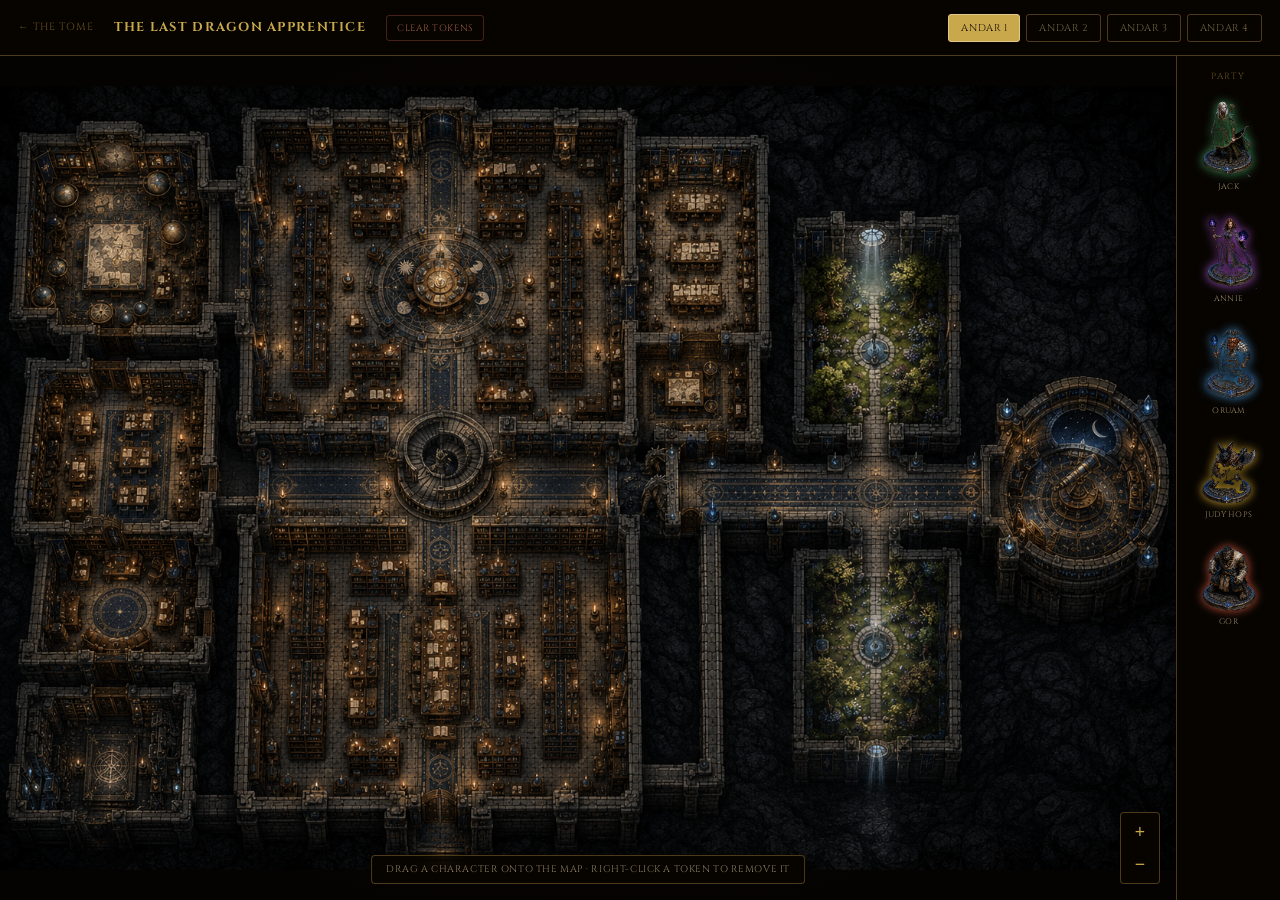
==== scene.html @ fa69f564 "update" ====
<!DOCTYPE html>
<html lang="en">
<head>
<meta charset="UTF-8">
<meta name="viewport" content="width=device-width, initial-scale=1.0">
<title>Chapter II: The Last Dragon Apprentice</title>
<link rel="stylesheet" href="scene.css">
</head>
<body>

  <header class="scene-topbar">
    <a class="scene-back" href="index.html">&#8592; The Tome</a>
    <h1 class="scene-title">The Last Dragon Apprentice</h1>
    <button class="scene-clear-btn" id="clearFloorBtn" title="Remove all tokens from this floor">Clear Tokens</button>
    <nav class="floor-tabs" id="floorTabs"></nav>
  </header>

  <main class="scene-main">

    <div class="scene-viewport" id="sceneViewport">
      <div class="scene-scene" id="sceneScene">
        <img id="sceneMapImg" src="" alt="Dungeon floor" draggable="false" />
        <div id="sceneTokenLayer"></div>
      </div>
      <div class="scene-zoom-bar">
        <button id="sceneZoomIn" class="scene-zoom-btn">+</button>
        <button id="sceneZoomOut" class="scene-zoom-btn">&minus;</button>
      </div>
    </div>

    <aside class="token-tray" id="tokenTray">
      <p class="token-tray-title">Party</p>
      <div class="token-tray-list" id="tokenTrayList"></div>
    </aside>

  </main>

  <script src="scene.js"></script>
</body>
</html>
---- scene.css ----
@import url('https://fonts.googleapis.com/css2?family=Cinzel:wght@400;600;700&family=EB+Garamond:ital,wght@0,400;0,500;1,400&display=swap');

*, *::before, *::after { margin:0; padding:0; box-sizing:border-box; }

:root {
  --gold:       #c8a84b;
  --gold-pale:  #e2c987;
  --gold-dim:   rgba(180,140,60,.55);
  --bg-void:    #050301;
  --bg-panel:   rgba(8,5,1,.92);
  --border:     rgba(180,140,60,.4);
}

html, body {
  height: 100%;
  background: var(--bg-void);
  color: rgba(220,195,130,.9);
  font-family: 'EB Garamond', serif;
  overflow: hidden;
}

/* ══════════════════════════════════════
   TOP BAR
══════════════════════════════════════ */
.scene-topbar {
  height: 56px;
  display: flex;
  align-items: center;
  gap: 20px;
  padding: 0 18px;
  background: var(--bg-panel);
  border-bottom: 1px solid var(--border);
  position: relative;
  z-index: 20;
}

.scene-back {
  font-family: 'Cinzel', serif;
  font-size: .65rem;
  letter-spacing: .08em;
  text-transform: uppercase;
  color: var(--gold-dim);
  text-decoration: none;
  border-bottom: 1px solid transparent;
  white-space: nowrap;
  transition: color .15s, border-color .15s;
}
.scene-back:hover { color: var(--gold); border-color: var(--gold); }

.scene-title {
  font-family: 'Cinzel', serif;
  font-size: .8rem;
  letter-spacing: .1em;
  text-transform: uppercase;
  color: var(--gold);
  white-space: nowrap;
}

.scene-clear-btn {
  font-family: 'Cinzel', serif;
  font-size: .58rem;
  letter-spacing: .06em;
  text-transform: uppercase;
  color: rgba(200,120,90,.75);
  background: transparent;
  border: 1px solid rgba(160,80,60,.4);
  border-radius: 3px;
  padding: 6px 10px;
  cursor: pointer;
  transition: background .15s, color .15s;
  white-space: nowrap;
}
.scene-clear-btn:hover { background: rgba(160,60,40,.18); color: #e8a888; }

.floor-tabs {
  margin-left: auto;
  display: flex;
  gap: 6px;
}

.floor-tab {
  font-family: 'Cinzel', serif;
  font-size: .62rem;
  letter-spacing: .06em;
  text-transform: uppercase;
  color: rgba(200,175,120,.55);
  background: transparent;
  border: 1px solid var(--border);
  border-radius: 3px;
  padding: 6px 12px;
  cursor: pointer;
  transition: background .15s, color .15s;
}
.floor-tab:hover:not(.locked) { background: rgba(200,168,75,.12); color: var(--gold-pale); }
.floor-tab.active {
  background: var(--gold);
  border-color: var(--gold-pale);
  color: #1a1008;
}
.floor-tab.locked {
  opacity: .35;
  cursor: default;
  pointer-events: none;
}

/* ══════════════════════════════════════
   MAIN LAYOUT
══════════════════════════════════════ */
.scene-main {
  height: calc(100% - 56px);
  display: flex;
}

/* ── Map viewport ── */
.scene-viewport {
  position: relative;
  flex: 1;
  overflow: hidden;
  background:
    radial-gradient(ellipse at center, #100b06 0%, #050301 75%);
  cursor: grab;
}
.scene-viewport.dragging { cursor: grabbing; }

.scene-scene {
  position: absolute;
  transform-origin: 0 0;
  will-change: transform;
}

.scene-scene img {
  display: block;
  width: 100%;
  height: 100%;
  pointer-events: none;
  user-select: none;
}

#sceneTokenLayer {
  position: absolute;
  top: 0; left: 0;
  width: 100%; height: 100%;
}

.scene-zoom-bar {
  position: absolute;
  bottom: 16px; right: 16px;
  display: flex;
  flex-direction: column;
  gap: 2px;
  background: var(--bg-panel);
  border: 1px solid var(--border);
  border-radius: 4px;
  padding: 4px;
  z-index: 15;
}
.scene-zoom-btn {
  width: 30px; height: 30px;
  background: transparent;
  border: none;
  color: var(--gold);
  font-size: 1.1rem;
  cursor: pointer;
  border-radius: 3px;
  transition: background .12s;
}
.scene-zoom-btn:hover { background: rgba(200,168,75,.15); }

/* ══════════════════════════════════════
   TOKEN TRAY
══════════════════════════════════════ */
.token-tray {
  width: 104px;
  flex-shrink: 0;
  background: var(--bg-panel);
  border-left: 1px solid var(--border);
  padding: 14px 0;
  display: flex;
  flex-direction: column;
  align-items: center;
  overflow-y: auto;
}

.token-tray-title {
  font-family: 'Cinzel', serif;
  font-size: .56rem;
  letter-spacing: .14em;
  text-transform: uppercase;
  color: var(--gold-dim);
  margin-bottom: 14px;
}

.token-tray-list {
  display: flex;
  flex-direction: column;
  gap: 16px;
  align-items: center;
}

.tray-token {
  display: flex;
  flex-direction: column;
  align-items: center;
  gap: 4px;
  cursor: grab;
  padding: 4px;
  border-radius: 5px;
  transition: background .15s;
}
.tray-token:hover { background: rgba(200,168,75,.08); }
.tray-token.placed { opacity: .4; }

.tray-token-img {
  width: 56px;
  height: auto;
  pointer-events: none;
  user-select: none;
  filter: drop-shadow(0 0 5px var(--tok-color, rgba(200,168,75,.5)));
}

.tray-token-name {
  font-family: 'Cinzel', serif;
  font-size: .5rem;
  letter-spacing: .04em;
  text-transform: uppercase;
  color: rgba(210,190,150,.7);
  text-align: center;
}

/* ══════════════════════════════════════
   TOKENS ON THE MAP
══════════════════════════════════════ */
.map-token {
  position: absolute;
  transform: translate(-50%, -92%);
  cursor: grab;
  touch-action: none;
  user-select: none;
}
.map-token.dragging { cursor: grabbing; opacity: .85; }

.map-token img {
  display: block;
  width: var(--tok-width, 130px);
  height: auto;
  pointer-events: none;
  user-select: none;
  filter: drop-shadow(0 0 7px var(--tok-color, rgba(200,168,75,.6)))
          drop-shadow(0 3px 5px rgba(0,0,0,.6));
  transition: filter .15s;
}
.map-token:hover img,
.map-token.dragging img {
  filter: drop-shadow(0 0 12px var(--tok-color, rgba(200,168,75,.9)))
          drop-shadow(0 3px 5px rgba(0,0,0,.6));
}

.map-token-name {
  position: absolute;
  top: -4px;
  left: 50%;
  transform: translate(-50%, -100%);
  font-family: 'Cinzel', serif;
  font-size: .6rem;
  letter-spacing: .05em;
  text-transform: uppercase;
  color: var(--gold-pale);
  background: rgba(6,4,1,.85);
  border: 1px solid var(--border);
  border-radius: 2px;
  padding: 2px 7px;
  white-space: nowrap;
  opacity: 0;
  pointer-events: none;
  transition: opacity .15s;
}
.map-token:hover .map-token-name { opacity: 1; }

/* ── Drag ghost (follows cursor while dragging from the tray) ── */
#dragGhost {
  position: fixed;
  z-index: 200;
  pointer-events: none;
  opacity: .85;
  transform: translate(-50%, -92%);
  display: none;
}
#dragGhost img {
  display: block;
  width: 130px;
  height: auto;
  filter: drop-shadow(0 0 10px rgba(255,255,255,.5));
}

/* ── Hint toast ── */
#sceneHint {
  position: absolute;
  bottom: 16px;
  left: 50%;
  transform: translateX(-50%);
  font-family: 'Cinzel', serif;
  font-size: .6rem;
  letter-spacing: .06em;
  text-transform: uppercase;
  color: rgba(210,190,150,.65);
  background: var(--bg-panel);
  border: 1px solid var(--border);
  border-radius: 4px;
  padding: 7px 14px;
  z-index: 15;
  pointer-events: none;
}
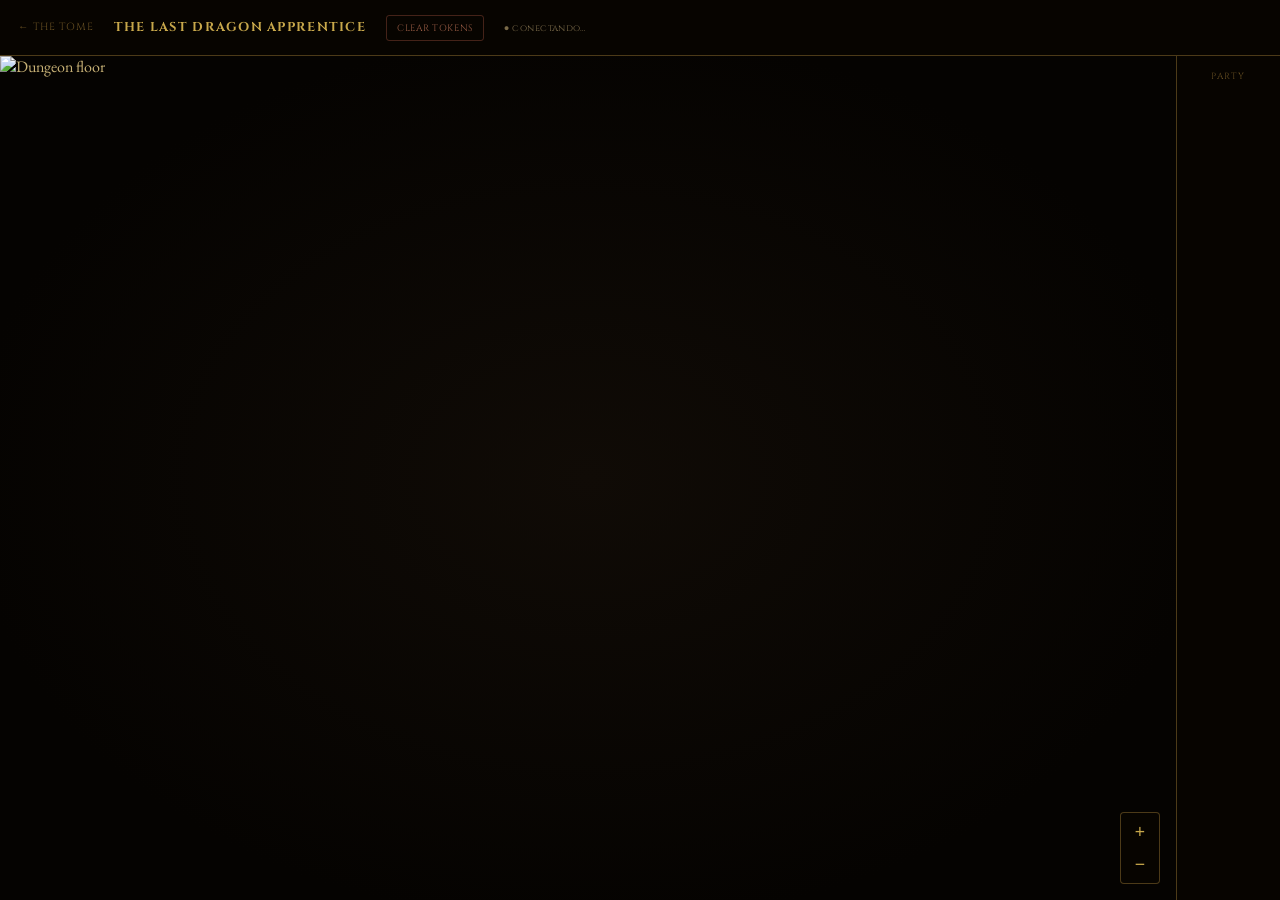
==== commit 8b76c7d3: "server" ====
--- a/scene.html
+++ b/scene.html
@@ -12,6 +12,7 @@
     <a class="scene-back" href="index.html">&#8592; The Tome</a>
     <h1 class="scene-title">The Last Dragon Apprentice</h1>
     <button class="scene-clear-btn" id="clearFloorBtn" title="Remove all tokens from this floor">Clear Tokens</button>
+    <span class="scene-sync-status" id="syncStatus">● conectando…</span>
     <nav class="floor-tabs" id="floorTabs"></nav>
   </header>
 
@@ -35,6 +36,6 @@
 
   </main>
 
-  <script src="scene.js"></script>
+  <script type="module" src="scene.js"></script>
 </body>
 </html>
--- a/scene.css
+++ b/scene.css
@@ -77,6 +77,17 @@
   display: flex;
   gap: 6px;
 }
+
+.scene-sync-status {
+  font-family: 'Cinzel', serif;
+  font-size: .58rem;
+  letter-spacing: .05em;
+  color: rgba(200,175,120,.6);
+  white-space: nowrap;
+}
+.scene-sync-status.online { color: #7fbf6a; }
+.scene-sync-status.solo   { color: var(--gold-dim); }
+.scene-sync-status.offline { color: rgba(200,120,90,.85); }
 
 .floor-tab {
   font-family: 'Cinzel', serif;
@@ -241,7 +252,7 @@
 
 .map-token img {
   display: block;
-  width: var(--tok-width, 130px);
+  width: calc(var(--tok-width, 130px) * var(--tok-scale, 1));
   height: auto;
   pointer-events: none;
   user-select: none;
@@ -254,6 +265,31 @@
   filter: drop-shadow(0 0 12px var(--tok-color, rgba(200,168,75,.9)))
           drop-shadow(0 3px 5px rgba(0,0,0,.6));
 }
+.map-token.resizing img { transition: none; }
+
+/* ── Resize handle — bottom-right corner, drag to scale the token ── */
+.token-resize-handle {
+  position: absolute;
+  right: 0;
+  bottom: 0;
+  width: 14px;
+  height: 14px;
+  transform: translate(40%, 40%);
+  border-radius: 50%;
+  background: var(--gold);
+  border: 2px solid rgba(6,4,1,.9);
+  box-shadow: 0 0 4px rgba(0,0,0,.6);
+  cursor: nwse-resize;
+  opacity: .55;
+  transition: opacity .15s, transform .15s;
+  pointer-events: auto;
+  touch-action: none;
+}
+.map-token:hover .token-resize-handle,
+.map-token.resizing .token-resize-handle {
+  opacity: 1;
+}
+.map-token.resizing .token-resize-handle { transform: translate(40%, 40%) scale(1.15); }
 
 .map-token-name {
   position: absolute;
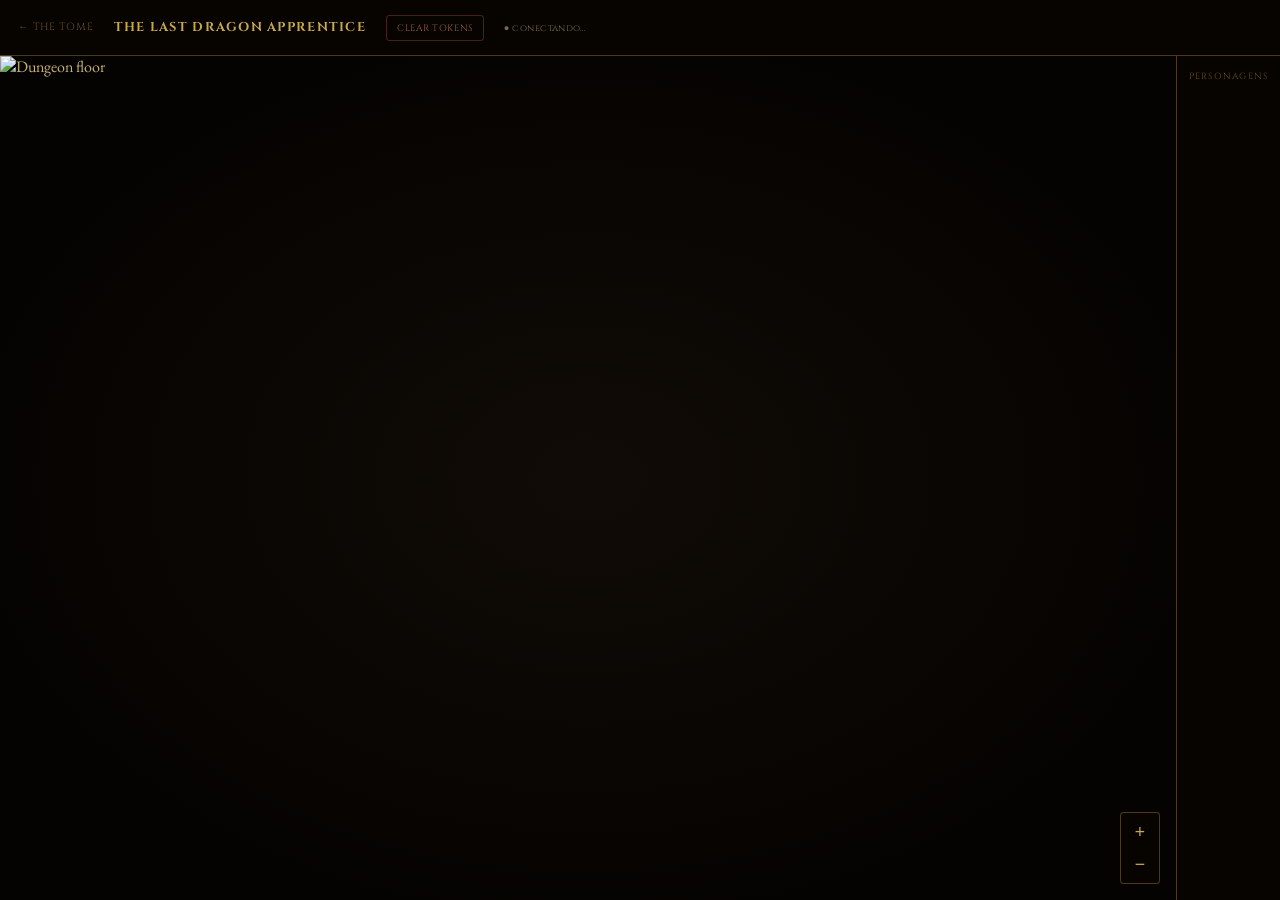
==== commit 9f7c48c0: "update" ====
--- a/scene.html
+++ b/scene.html
@@ -30,7 +30,7 @@
     </div>
 
     <aside class="token-tray" id="tokenTray">
-      <p class="token-tray-title">Party</p>
+      <p class="token-tray-title">Personagens</p>
       <div class="token-tray-list" id="tokenTrayList"></div>
     </aside>
 
--- a/scene.css
+++ b/scene.css
@@ -208,6 +208,57 @@
   align-items: center;
 }
 
+.tray-section {
+  display: flex;
+  flex-direction: column;
+  gap: 16px;
+  align-items: center;
+}
+
+.tray-section-title {
+  align-self: stretch;
+  text-align: center;
+  font-family: 'Cinzel', serif;
+  font-size: .52rem;
+  letter-spacing: .12em;
+  text-transform: uppercase;
+  color: var(--gold-dim);
+  opacity: .8;
+  margin: 18px 0 4px;
+  padding-top: 12px;
+  border-top: 1px solid var(--border);
+}
+.tray-section-title:first-child { margin-top: 0; padding-top: 0; border-top: none; }
+.tray-section-title-enemy { color: #c96a5a; }
+.master-relock {
+  cursor: pointer;
+  margin-left: 6px;
+  opacity: .7;
+  transition: opacity .15s, transform .15s;
+}
+.master-relock:hover { opacity: 1; transform: scale(1.15); }
+
+.master-unlock-btn {
+  font-family: 'Cinzel', serif;
+  font-size: .58rem;
+  letter-spacing: .04em;
+  text-transform: uppercase;
+  color: rgba(210,190,150,.75);
+  background: rgba(200,100,90,.08);
+  border: 1px dashed rgba(200,100,90,.4);
+  border-radius: 6px;
+  padding: 10px 6px;
+  width: 84px;
+  cursor: pointer;
+  text-align: center;
+  line-height: 1.4;
+  transition: background .15s, border-color .15s;
+}
+.master-unlock-btn:hover {
+  background: rgba(200,100,90,.16);
+  border-color: rgba(200,100,90,.7);
+}
+
 .tray-token {
   display: flex;
   flex-direction: column;
@@ -229,6 +280,23 @@
   filter: drop-shadow(0 0 5px var(--tok-color, rgba(200,168,75,.5)));
 }
 
+/* Fallback for tokens without art yet — a simple colored
+   monogram badge with the character's first letter. */
+.tray-token-mono {
+  width: 44px;
+  height: 44px;
+  border-radius: 50%;
+  display: flex;
+  align-items: center;
+  justify-content: center;
+  font-family: 'Cinzel', serif;
+  font-size: 1.05rem;
+  color: rgba(10,8,4,.85);
+  background: var(--tok-color, #8a2f2f);
+  box-shadow: 0 0 6px rgba(0,0,0,.5), inset 0 0 0 2px rgba(255,255,255,.15);
+  user-select: none;
+}
+
 .tray-token-name {
   font-family: 'Cinzel', serif;
   font-size: .5rem;
@@ -250,7 +318,8 @@
 }
 .map-token.dragging { cursor: grabbing; opacity: .85; }
 
-.map-token img {
+.map-token img,
+.map-token-mono {
   display: block;
   width: calc(var(--tok-width, 130px) * var(--tok-scale, 1));
   height: auto;
@@ -261,11 +330,28 @@
   transition: filter .15s;
 }
 .map-token:hover img,
-.map-token.dragging img {
+.map-token.dragging img,
+.map-token:hover .map-token-mono,
+.map-token.dragging .map-token-mono {
   filter: drop-shadow(0 0 12px var(--tok-color, rgba(200,168,75,.9)))
           drop-shadow(0 3px 5px rgba(0,0,0,.6));
 }
-.map-token.resizing img { transition: none; }
+.map-token.resizing img,
+.map-token.resizing .map-token-mono { transition: none; }
+
+.map-token-mono {
+  aspect-ratio: 1;
+  height: auto;
+  border-radius: 50%;
+  display: flex;
+  align-items: center;
+  justify-content: center;
+  font-family: 'Cinzel', serif;
+  font-size: calc(var(--tok-width, 130px) * var(--tok-scale, 1) * .38);
+  color: rgba(10,8,4,.85);
+  background: var(--tok-color, #8a2f2f);
+  box-shadow: inset 0 0 0 3px rgba(255,255,255,.15);
+}
 
 /* ── Resize handle — bottom-right corner, drag to scale the token ── */
 .token-resize-handle {
@@ -327,6 +413,19 @@
   height: auto;
   filter: drop-shadow(0 0 10px rgba(255,255,255,.5));
 }
+#dragGhostMono {
+  width: 90px;
+  height: 90px;
+  border-radius: 50%;
+  display: none;
+  align-items: center;
+  justify-content: center;
+  font-family: 'Cinzel', serif;
+  font-size: 2rem;
+  color: rgba(10,8,4,.85);
+  background: var(--tok-color, #8a2f2f);
+  box-shadow: 0 0 10px rgba(255,255,255,.35), inset 0 0 0 3px rgba(255,255,255,.15);
+}
 
 /* ── Hint toast ── */
 #sceneHint {
